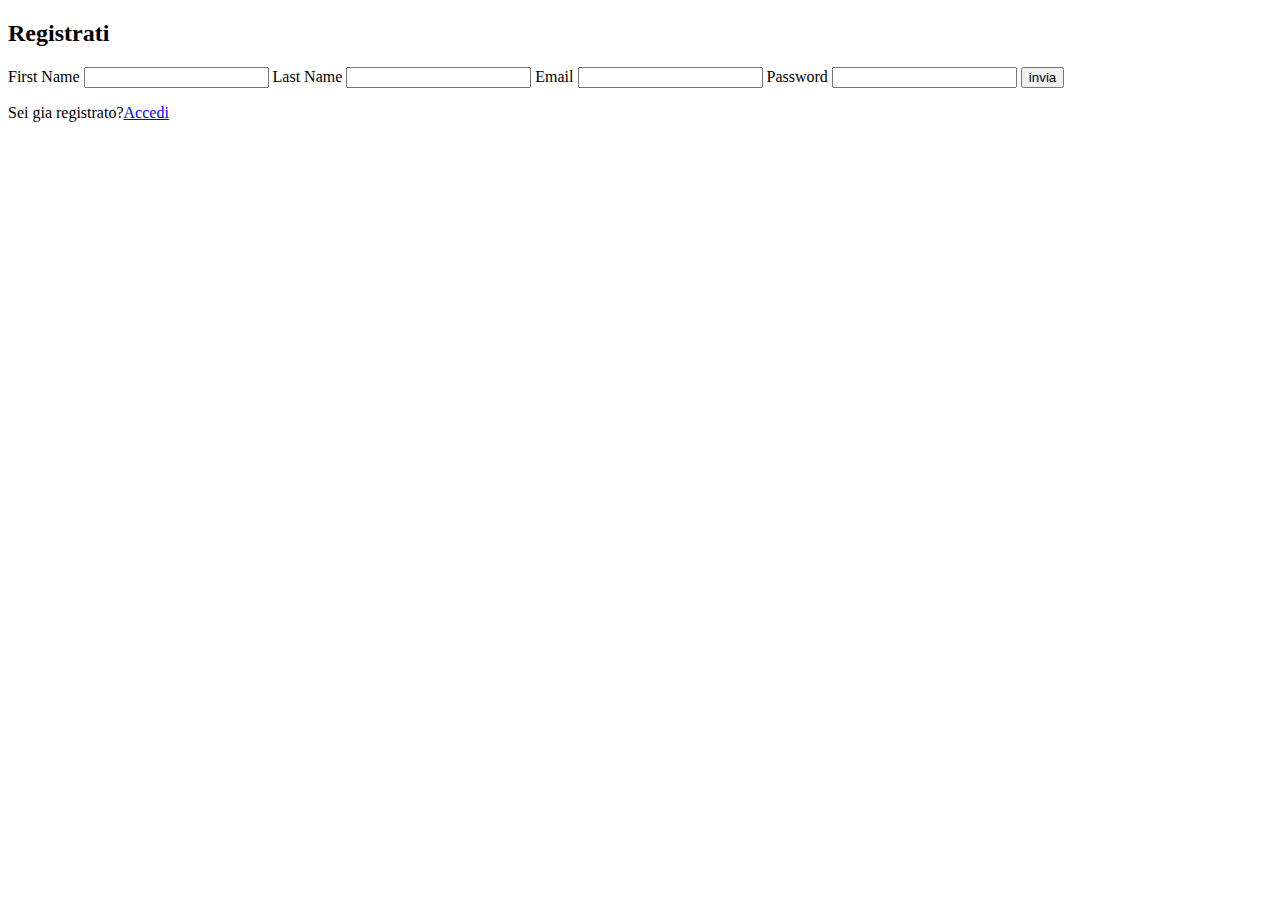
==== index.html @ 517746ce "add login-logout-admin-page" ====
<!DOCTYPE html>
<html lang="en">

<head>
    <meta charset="UTF-8">
    <meta http-equiv="X-UA-Compatible" content="IE=edge">
    <meta name="viewport" content="width=device-width, initial-scale=1.0">
    <title>Login Register for Edusogno</title>
</head>

<body>

    <form action="php/register.php" method="POST">

        <h2>Registrati</h2>

        <label for="first_name">First Name</label>
        <input type="text" name="first_name" id="first_name" required>

        <label for="last_name">Last Name</label>
        <input type="text" name="last_name" id="last_name" required>

        <label for="email">Email</label>
        <input type="email" name="email" id="email">

        <label for="password">Password</label>
        <input type="password" name="password" id="password">

        <input type="submit" value="invia">
        <p>Sei gia registrato?<a href="login.html">Accedi</a></p>
    </form>

</body>


</html>
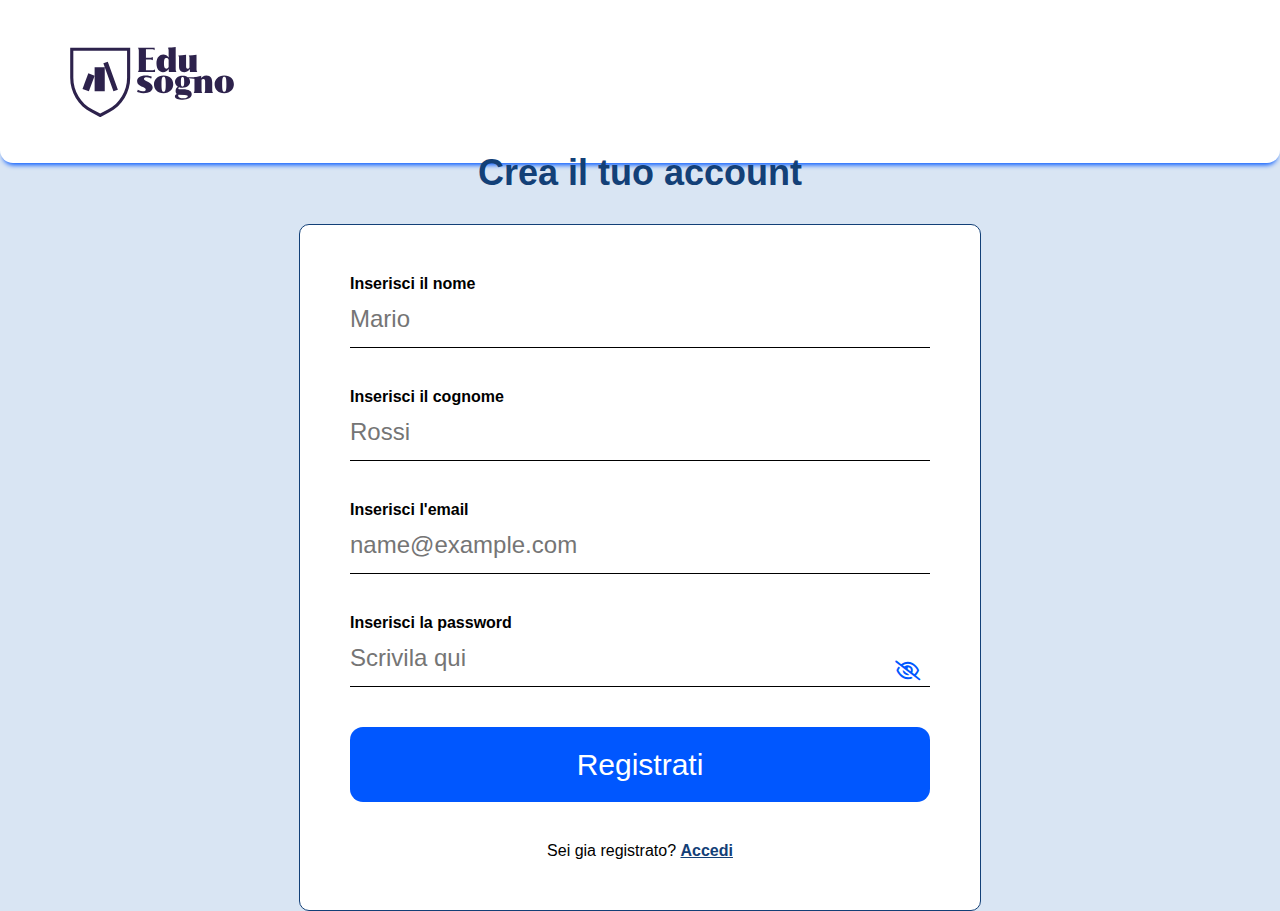
==== commit 11057d85: "add style" ====
--- a/index.html
+++ b/index.html
@@ -5,31 +5,45 @@
     <meta charset="UTF-8">
     <meta http-equiv="X-UA-Compatible" content="IE=edge">
     <meta name="viewport" content="width=device-width, initial-scale=1.0">
+    <link rel="stylesheet" href="https://cdnjs.cloudflare.com/ajax/libs/font-awesome/6.4.2/css/all.min.css">
+    <link rel="stylesheet" type="text/css" href="style.css">
     <title>Login Register for Edusogno</title>
 </head>
 
 <body>
 
-    <form action="php/register.php" method="POST">
+    <header>
+        <img src="logo.svg" alt="Edusogno">
+    </header>
 
-        <h2>Registrati</h2>
+    <main>
+        <h1>Crea il tuo account</h1>
+    
 
-        <label for="first_name">First Name</label>
-        <input type="text" name="first_name" id="first_name" required>
+        <form action="php/register.php" method="POST">
 
-        <label for="last_name">Last Name</label>
-        <input type="text" name="last_name" id="last_name" required>
+            <label for="first_name">Inserisci il nome</label>
+            <input type="text" name="first_name" id="first_name" placeholder="Mario" required>
 
-        <label for="email">Email</label>
-        <input type="email" name="email" id="email">
+            <label for="last_name">Inserisci il cognome</label>
+            <input type="text" name="last_name" id="last_name" placeholder="Rossi" required>
 
-        <label for="password">Password</label>
-        <input type="password" name="password" id="password">
+            <label for="email">Inserisci l'email</label>
+            <input type="email" name="email" id="email" placeholder="name@example.com" required>
 
-        <input type="submit" value="invia">
-        <p>Sei gia registrato?<a href="login.html">Accedi</a></p>
-    </form>
+            <div class="password-input">
+                <label for="password">Inserisci la password</label>
+                <input type="password" name="password" id="password" placeholder="Scrivila qui" required>
+                <i class="fa-regular fa-eye-slash" id="togglepw"></i>
+            </div>
+            
 
+            <input type="submit" value="Registrati" id="submit">
+            <p>Sei gia registrato? <a href="login.html">Accedi</a></p>
+        </form>
+    
+    </main>
+<script src="js/main.js"></script>
 </body>
 
 
--- a/style.css
+++ b/style.css
@@ -0,0 +1,137 @@
+* {
+    margin: 0;
+    padding: 0;
+    box-sizing: border-box;
+}
+
+body {
+    background-color: #D9E5F3;
+    font-family: Arial, Helvetica, sans-serif;
+}
+
+header {
+    width: 100%;
+    height: 163px;
+    background-color: white;
+    border-radius: 0px 0px 13px 13px;
+    display: flex;
+    align-items: center;
+    box-shadow: 0px 5px 5px -3px #0057FF;
+    padding-left: 70px;
+}
+
+header img {
+    height: 70px;
+}
+
+main {
+    display: flex;
+    justify-content: center;
+    align-items: center;
+    flex-direction: column;
+    height: calc(100vh - 163px);
+}
+
+h1 {
+    margin-bottom: 30px;
+    font-size: 36px;
+    color: #134077;
+}
+
+p {
+    text-align: center;
+}
+
+a {
+    color: #134077;
+    font-weight: bold;
+}
+
+label {
+    font-weight: bold;
+}
+
+
+form {
+    display: flex;
+    flex-direction: column;
+    background-color: white;
+    padding: 50px;
+    border: 1px solid #134077;
+    border-radius: 10px;
+}
+
+form input {
+    width: 580px;
+    height: 55px;
+    margin-bottom: 40px;
+    border: none;
+    border-bottom: 1px solid;
+    font-size: 20px;
+
+}
+
+.password-input {
+    position: relative;
+    margin-left: 0;
+}
+
+.password-input input {
+    width: 100%;
+    padding-right: 40px;
+}
+
+.password-input i {
+    position: absolute;
+    right: 10px;
+    top: 50%;
+    transform: translateY(-50%);
+    cursor: pointer;
+    color: #0057FF;
+    font-size: 20px;
+}
+
+.password-input i:hover {
+    color: #134077;
+}
+
+#submit {
+    border: none;
+    background-color: #0057FF;
+    color: white;
+    font-size: 30px;
+    padding: 20px;
+    border-radius: 13px;
+    height: 75px;
+}
+
+#submit:hover {
+    background-color: #003eba;
+    cursor: pointer;
+}
+
+input:focus {
+    outline: none
+}
+
+input::placeholder {
+    font-size: 24px;
+    padding: 20px;
+    padding-left: 0;
+}
+
+
+.container {
+    width: 70%;
+    display: flex;
+    flex-direction: row;
+    justify-content: space-between;
+    margin-top: 100px;
+    margin-bottom: 300px;
+}
+
+.container .todo {
+    padding: 50px;
+    background-color: white;
+    text-align: start;
+}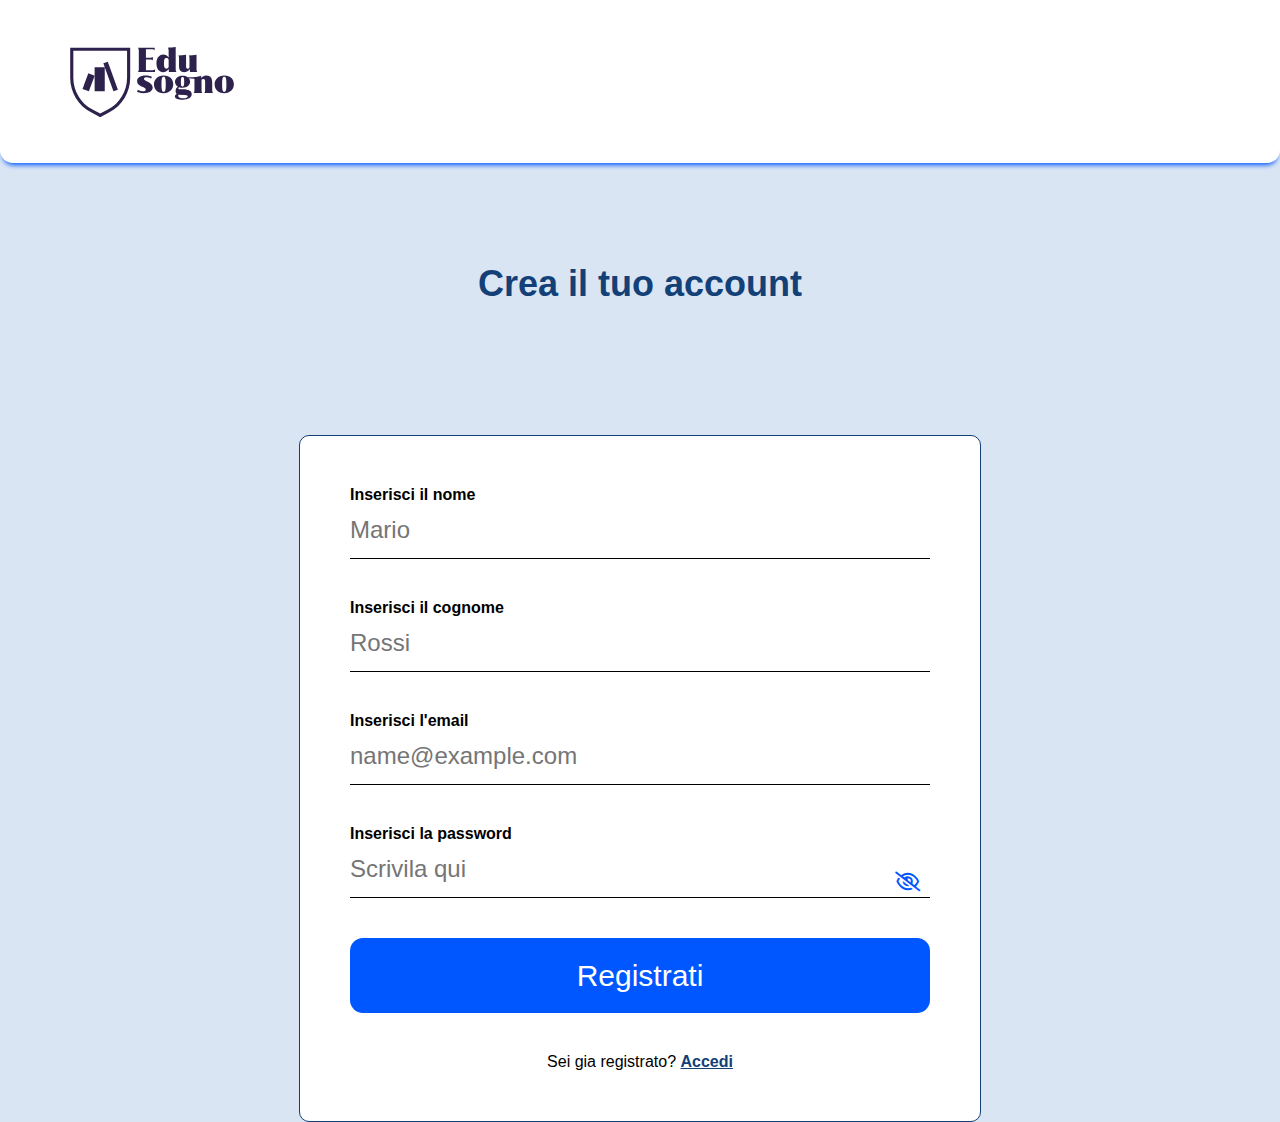
==== commit 4b6b6fe8: "add crud-create fix some css, fix scripts" ====
--- a/index.html
+++ b/index.html
@@ -37,7 +37,7 @@
                 <i class="fa-regular fa-eye-slash" id="togglepw"></i>
             </div>
             
-
+            
             <input type="submit" value="Registrati" id="submit">
             <p>Sei gia registrato? <a href="login.html">Accedi</a></p>
         </form>
--- a/style.css
+++ b/style.css
@@ -26,13 +26,12 @@
 
 main {
     display: flex;
-    justify-content: center;
     align-items: center;
     flex-direction: column;
-    height: calc(100vh - 163px);
 }
 
 h1 {
+    margin-top: 100px;
     margin-bottom: 30px;
     font-size: 36px;
     color: #134077;
@@ -55,6 +54,7 @@
 form {
     display: flex;
     flex-direction: column;
+    margin-top: 100px;
     background-color: white;
     padding: 50px;
     border: 1px solid #134077;
@@ -103,6 +103,7 @@
     padding: 20px;
     border-radius: 13px;
     height: 75px;
+    text-decoration: none;
 }
 
 #submit:hover {
@@ -124,14 +125,18 @@
 .container {
     width: 70%;
     display: flex;
+    flex-wrap: wrap;
     flex-direction: row;
     justify-content: space-between;
-    margin-top: 100px;
-    margin-bottom: 300px;
 }
 
 .container .todo {
     padding: 50px;
     background-color: white;
+    min-width: 350px;
+    min-height: 220px;
+    max-width: calc(33.33% - 20px);
     text-align: start;
+    box-sizing: border-box;
+    margin-bottom: 100px;
 }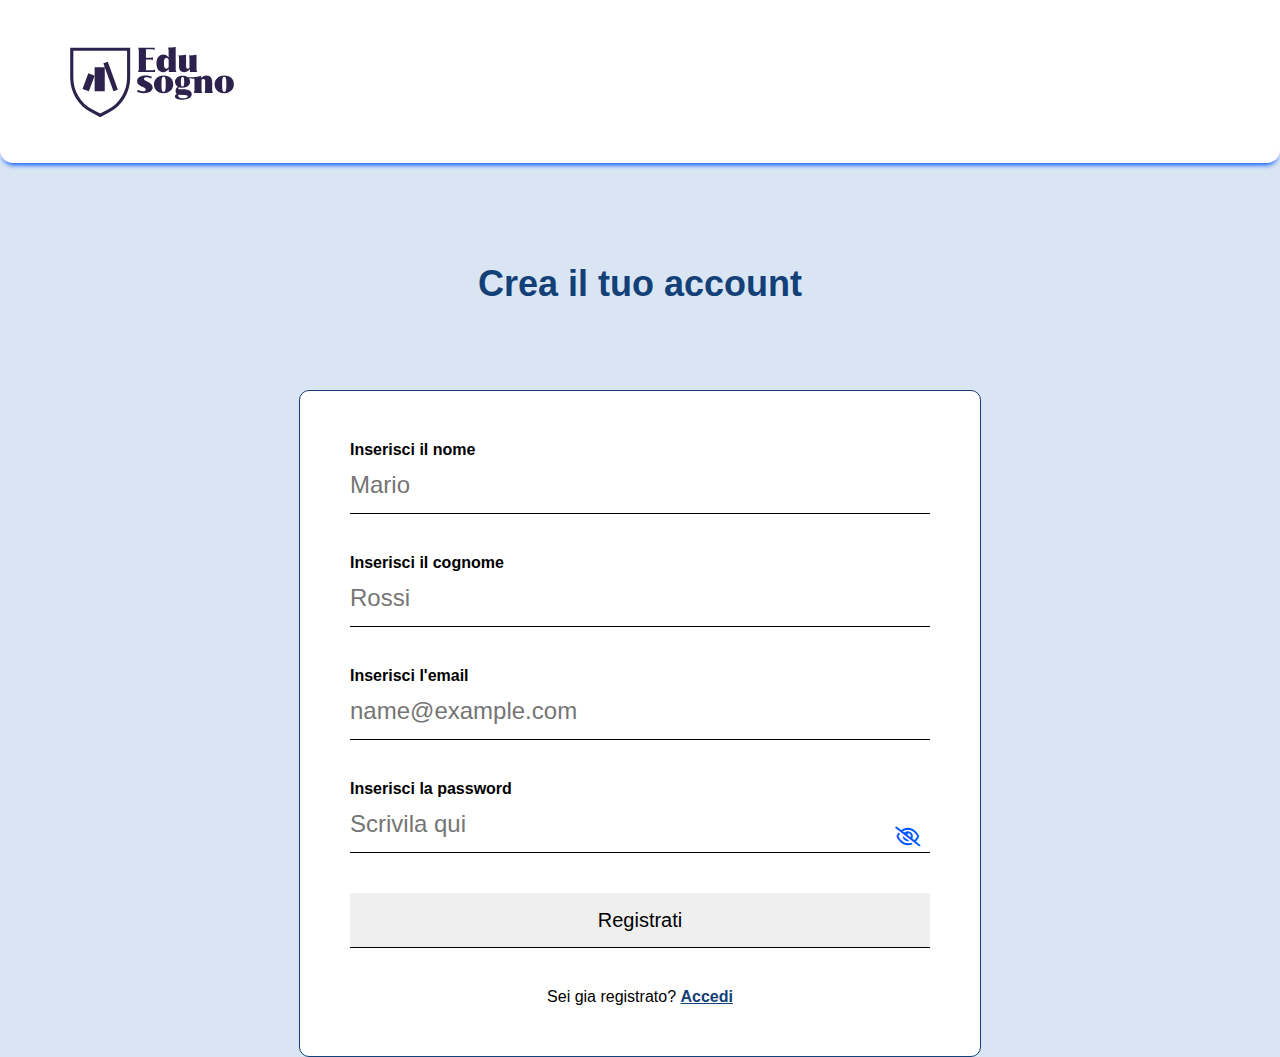
==== commit d9c5a565: "add validation, class Event and User, fix create" ====
--- a/index.html
+++ b/index.html
@@ -20,7 +20,7 @@
         <h1>Crea il tuo account</h1>
     
 
-        <form action="php/register.php" method="POST">
+        <form action="php/register.php" method="POST" id="form">
 
             <label for="first_name">Inserisci il nome</label>
             <input type="text" name="first_name" id="first_name" placeholder="Mario" required>
@@ -39,7 +39,7 @@
             
             
             <input type="submit" value="Registrati" id="submit">
-            <p>Sei gia registrato? <a href="login.html">Accedi</a></p>
+            <p>Sei gia registrato? <a href="loginScript.php">Accedi</a></p>
         </form>
     
     </main>
--- a/style.css
+++ b/style.css
@@ -54,7 +54,7 @@
 form {
     display: flex;
     flex-direction: column;
-    margin-top: 100px;
+    margin-top: 55px;
     background-color: white;
     padding: 50px;
     border: 1px solid #134077;
@@ -95,7 +95,7 @@
     color: #134077;
 }
 
-#submit {
+#btnSub {
     border: none;
     background-color: #0057FF;
     color: white;
@@ -106,7 +106,7 @@
     text-decoration: none;
 }
 
-#submit:hover {
+#btnSub:hover {
     background-color: #003eba;
     cursor: pointer;
 }
@@ -139,4 +139,11 @@
     text-align: start;
     box-sizing: border-box;
     margin-bottom: 100px;
+}
+
+
+.p-error {
+    color: red;
+    font-size: 30px;
+    margin-top: 20px;
 }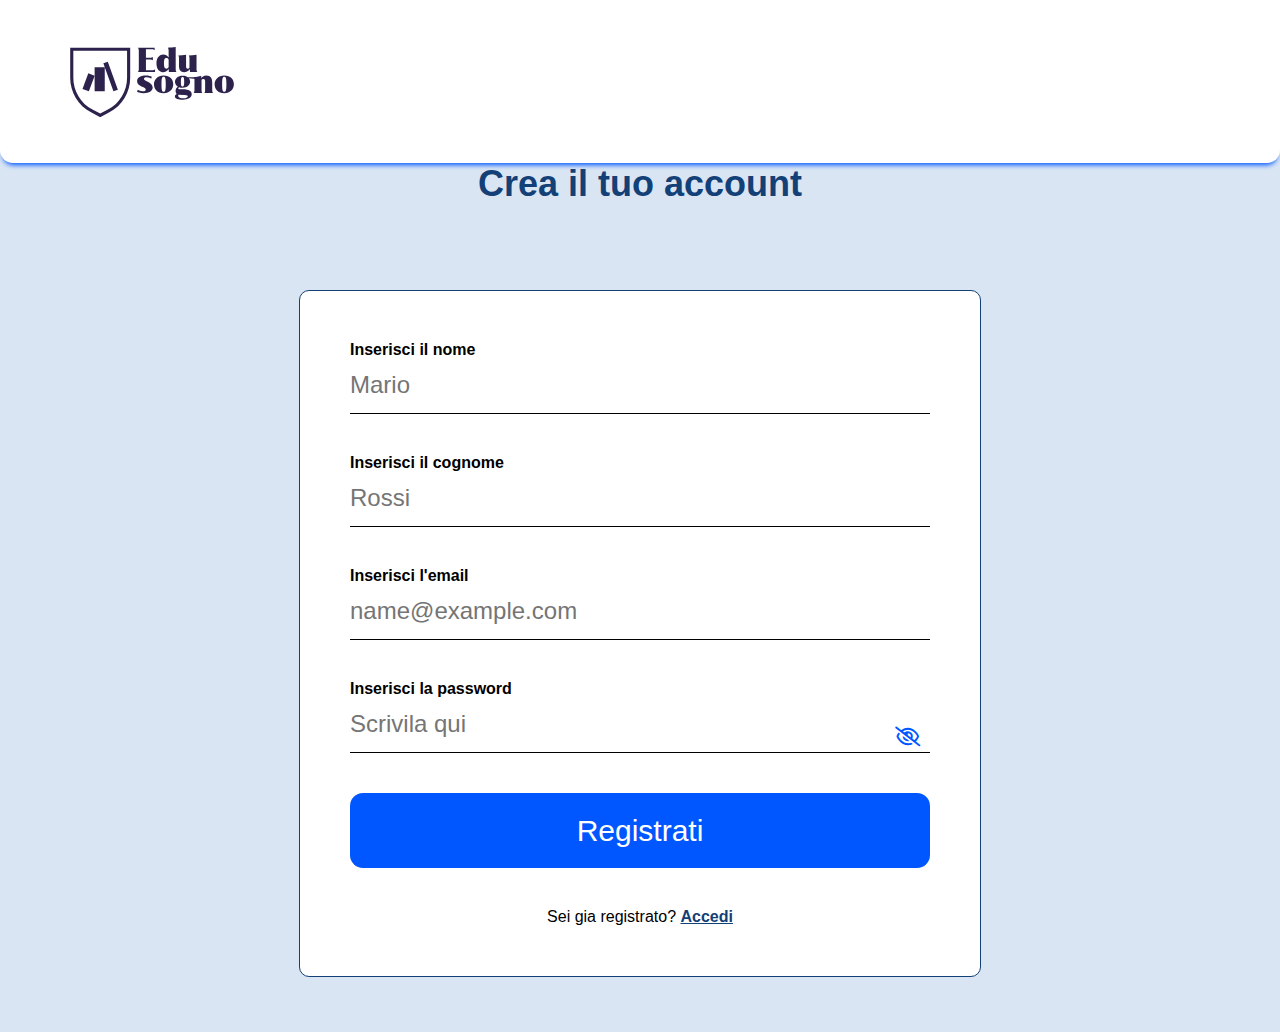
==== commit 0fe09dad: "last commit" ====
--- a/index.html
+++ b/index.html
@@ -38,7 +38,7 @@
             </div>
             
             
-            <input type="submit" value="Registrati" id="submit">
+            <input type="submit" value="Registrati" id="btnSub">
             <p>Sei gia registrato? <a href="loginScript.php">Accedi</a></p>
         </form>
     
--- a/style.css
+++ b/style.css
@@ -31,12 +31,16 @@
 }
 
 h1 {
-    margin-top: 100px;
+    margin-top: 50;
     margin-bottom: 30px;
     font-size: 36px;
     color: #134077;
 }
 
+h2 {
+    font-size: 40px;
+}
+
 p {
     text-align: center;
 }
@@ -55,6 +59,7 @@
     display: flex;
     flex-direction: column;
     margin-top: 55px;
+    margin-bottom: 55px;
     background-color: white;
     padding: 50px;
     border: 1px solid #134077;
@@ -111,6 +116,16 @@
     cursor: pointer;
 }
 
+.title {
+    margin-bottom: 40px;
+}
+
+.btnEvent {
+    width: 100%;
+    display: inline-block;
+    text-align: center;
+}
+
 input:focus {
     outline: none
 }
@@ -131,7 +146,7 @@
 }
 
 .container .todo {
-    padding: 50px;
+    padding: 30px;
     background-color: white;
     min-width: 350px;
     min-height: 220px;
@@ -146,4 +161,63 @@
     color: red;
     font-size: 30px;
     margin-top: 20px;
+}
+
+.cta-container {
+    margin-top: 50px;
+    width: 95%;
+    text-align: end;
+}
+
+.logout {
+    font-size: 25px;
+    color: grey;
+}
+
+.icons {
+    margin-bottom: 40px;
+    width: 70%;
+    text-align: end;
+}
+
+.back {
+
+    margin-top: 50px;
+    margin-left: 50px;
+    display: inline-block;
+}
+
+.btn-admin {
+    text-align: center;
+}
+
+.btnAdd {
+    color: green;
+    font-size: 40px;
+}
+
+.btnEdit {
+    color: #003eba;
+    font-size: 35px;
+    margin-left: 20px;
+}
+
+.btnDelete {
+    color: red;
+    font-size: 35px;
+    margin-left: 20px;
+}
+
+.details {
+    background-color: white;
+    padding: 30px;
+    width: 100%;
+    min-height: 300px;
+    border-radius: 19px;
+    color: rgb(0, 0, 121);
+    font-size: 25px;
+}
+
+.part {
+    margin-bottom: 30px;
 }